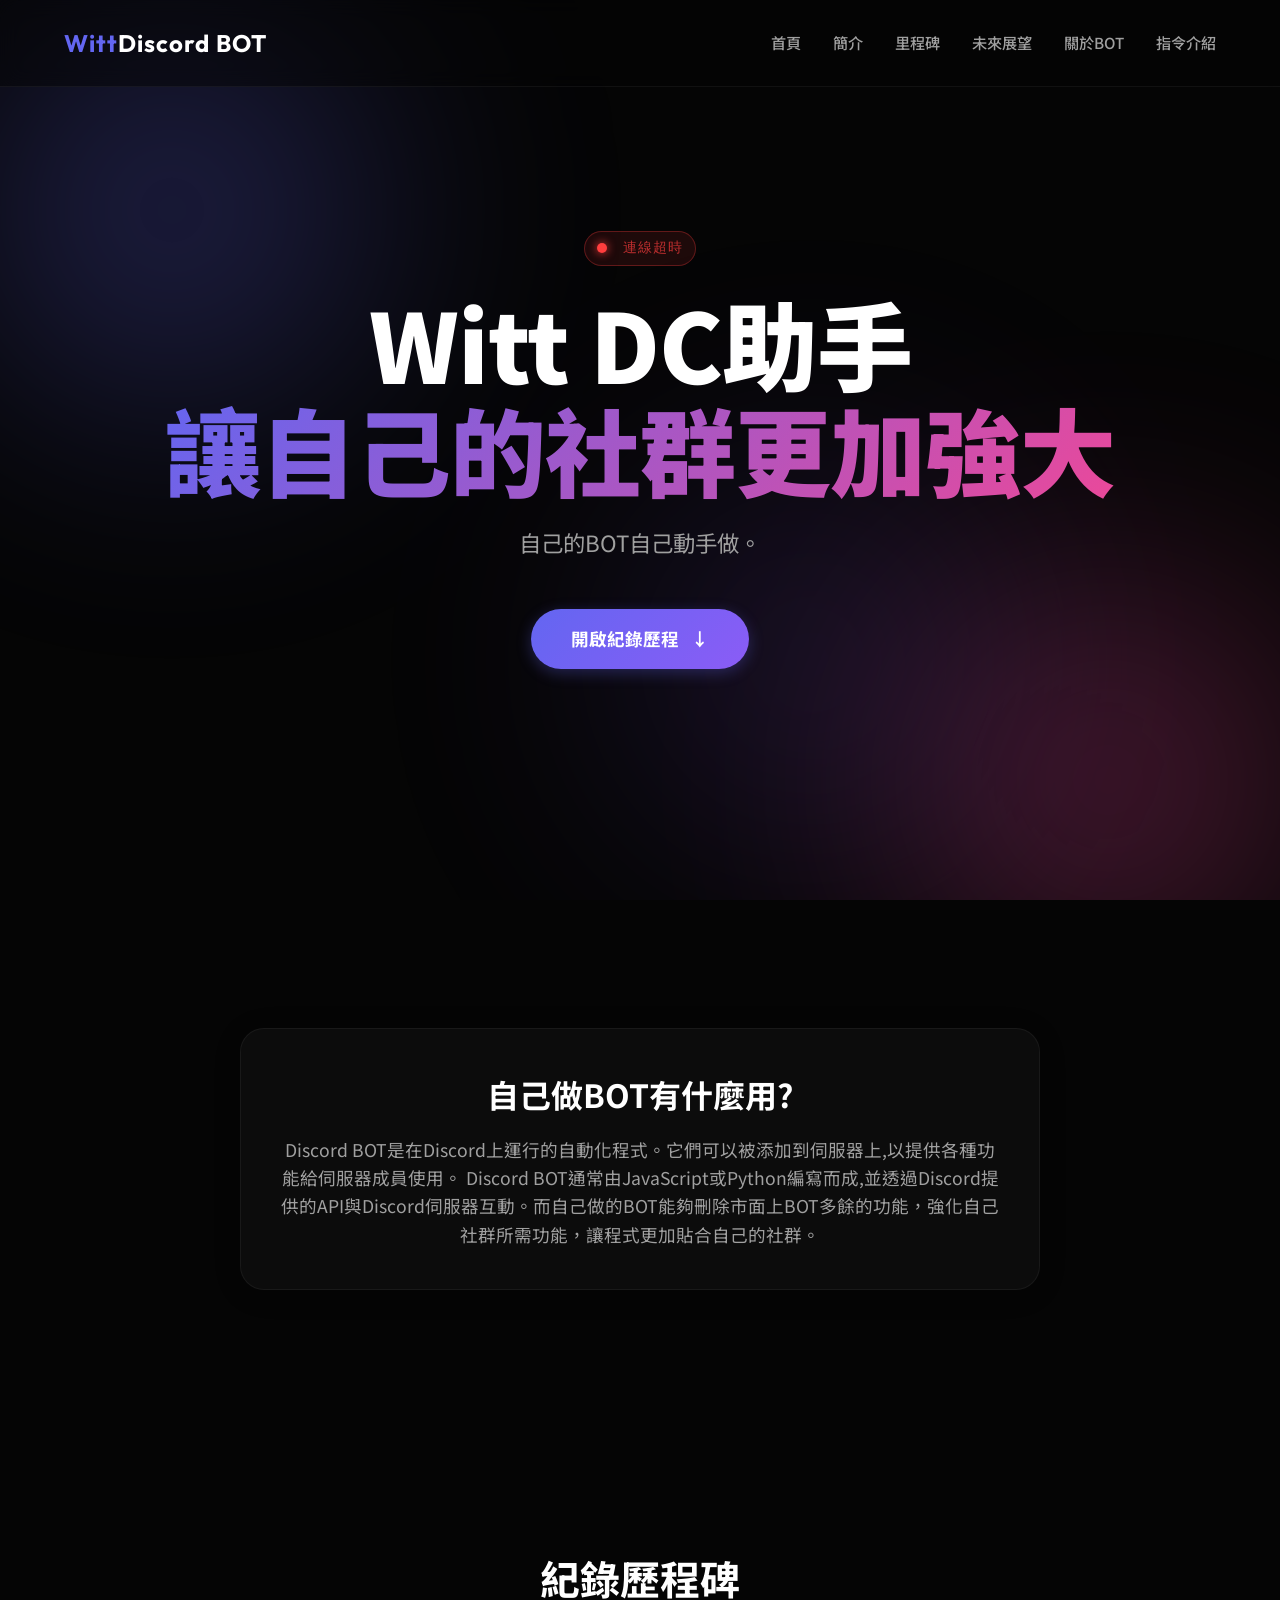
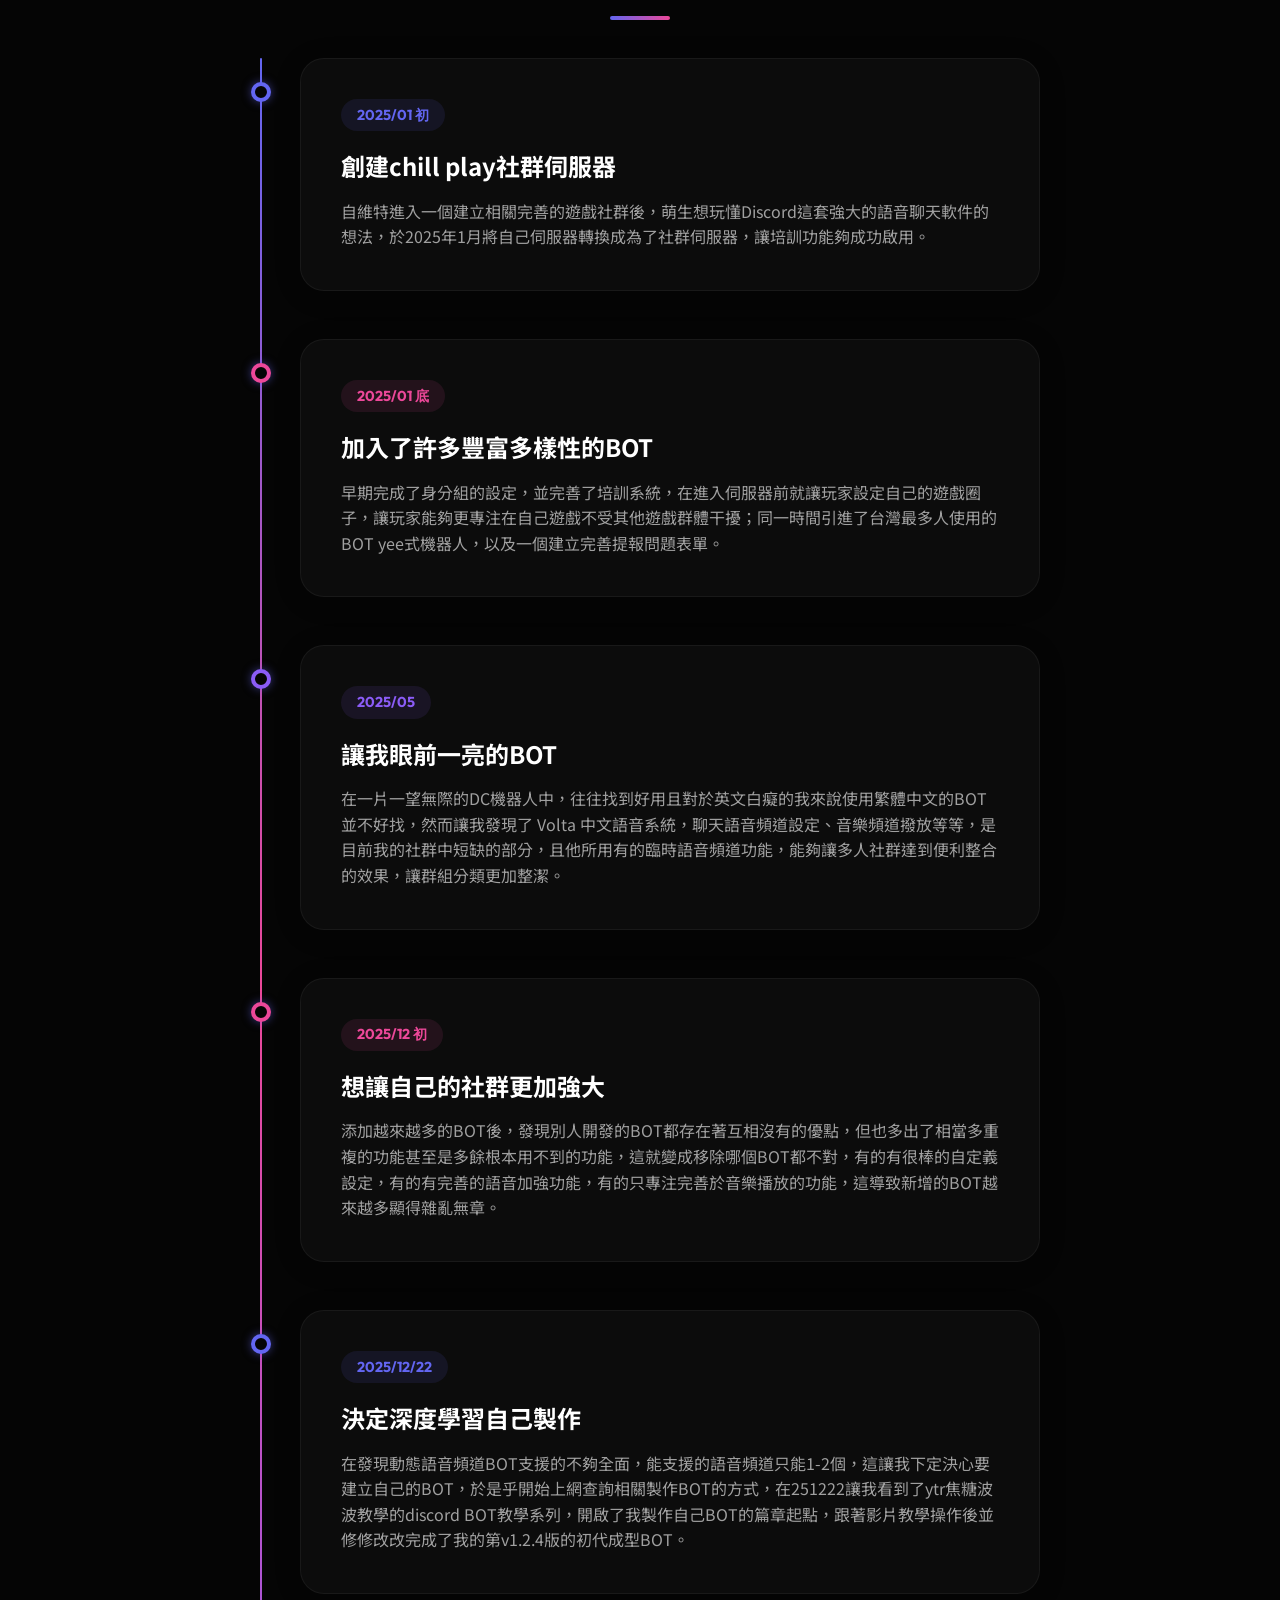
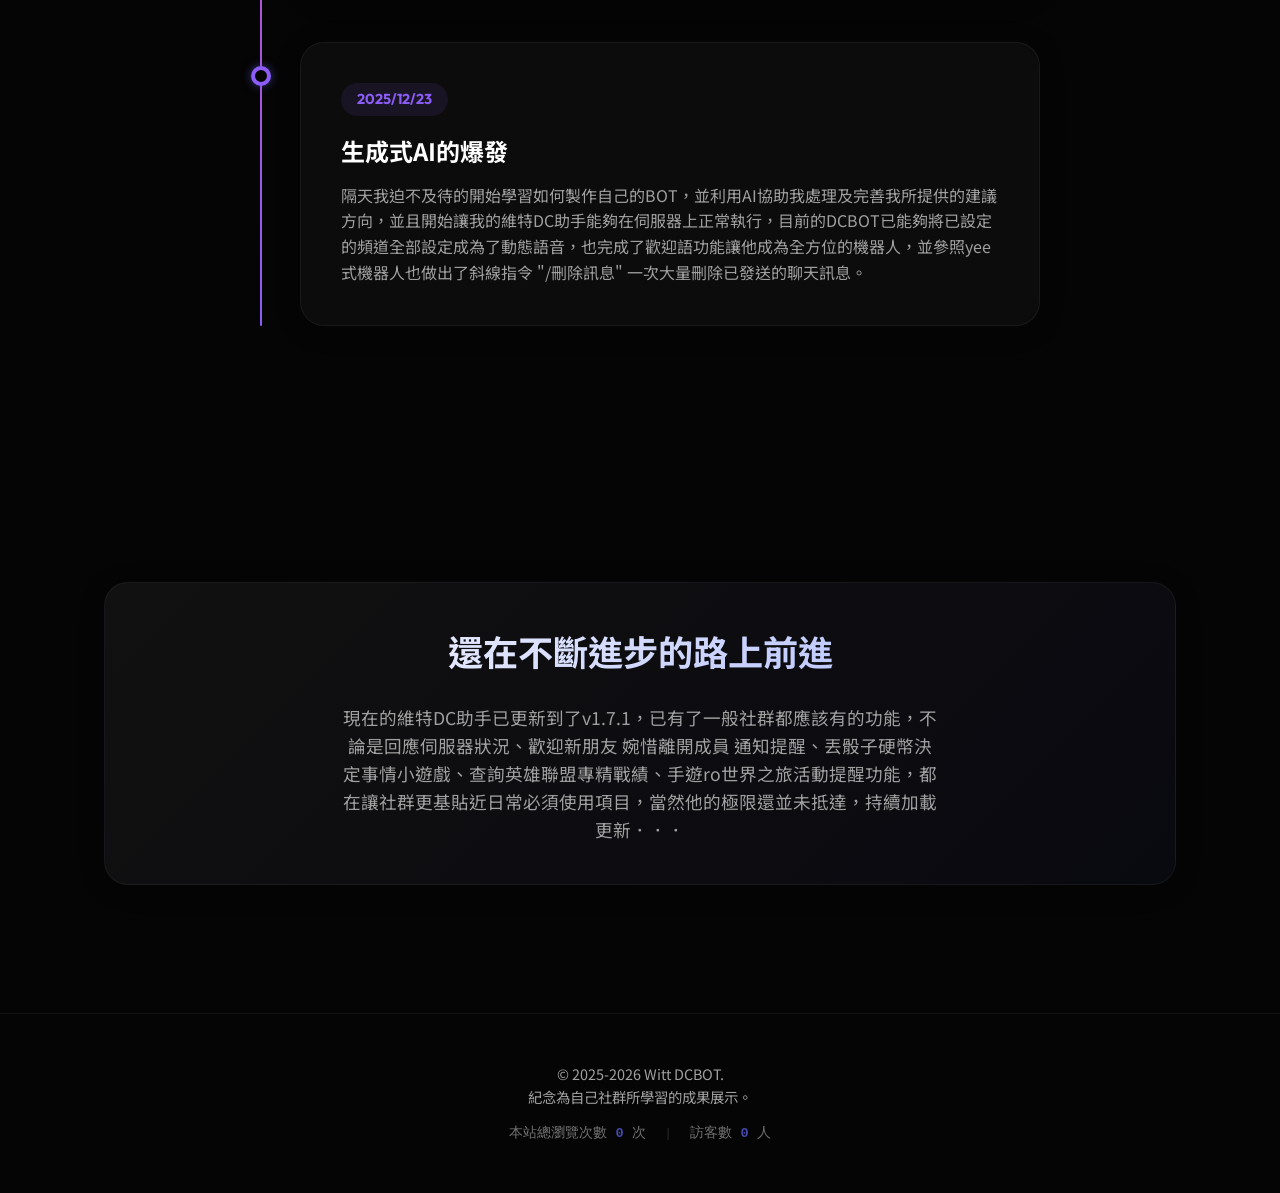
==== index.html @ 5e497b98 "Professional version 1.0" ====
<!DOCTYPE html>
<html lang="zh-TW">

<head>
  <meta charset="UTF-8">
  <meta name="viewport" content="width=device-width, initial-scale=1.0">
  <title>維特 DC助手 | 讓自己的社群更加強大</title>
  <meta name="description" content="見證維特助手從零開始，逐步進化為全方位社群管理工具的開發歷程。">
  <link rel="stylesheet" href="style.css">
  <link rel="preconnect" href="https://fonts.googleapis.com">
  <link rel="preconnect" href="https://fonts.gstatic.com" crossorigin>
  <link
    href="https://fonts.googleapis.com/css2?family=Noto+Sans+TC:wght@300;400;700;900&family=Outfit:wght@300;400;700&display=swap"
    rel="stylesheet">
  <link rel="shortcut icon" href="assets/images/favicon.ico" type="image/x-icon">
  <link rel="icon" href="assets/images/favicon.png" type="image/png">
  <meta property="og:type" content="website">
  <meta property="og:url" content="https://wittdigital.github.io/">
  <meta property="og:title" content="維特 DC助手 | 讓自己的社群更加強大">
  <meta property="og:description" content="紀錄維特助手 BOT 的成長里程碑與指令開發細節。">
  <meta property="og:image" content="https://wittdigital.github.io/assets/images/og-share.png">
  <meta property="twitter:card" content="summary_large_image">
  <meta property="twitter:title" content="維特 DC助手">
  <meta property="twitter:description" content="紀錄維特助手 BOT 的成長里程碑與指令開發細節。">
  <meta property="twitter:image" content="https://wittdigital.github.io/assets/images/og-share.png">
</head>

<body>
  <div class="bg-elements">
    <div class="glow glow-1"></div>
    <div class="glow glow-2"></div>
    <div class="glow glow-3"></div>
  </div>

  <nav class="navbar">
    <a href="index.html" class="logo"><span>Witt</span> Discord BOT</a>
    <ul class="nav-links">
      <li><a href="#home">首頁</a></li>
      <li><a href="#intro">簡介</a></li>
      <li><a href="#timeline">里程碑</a></li>
      <li><a href="#future">未來展望</a></li>
      <li><a href="about.html">關於BOT</a></li>
      <li><a href="commands.html" class="active">指令介紹</a></li>
    </ul>
  </nav>

  <section id="home" class="hero">
    <div class="hero-content reveal active">
      <div class="badge" id="bot-status-badge">
        <span class="status-dot"></span>
        <span class="status-text">連線偵測中</span>
      </div>

      <h1 class="title">Witt DC助手<br><span class="text-gradient">讓自己的社群更加強大</span></h1>
      <p class="subtitle">自己的BOT自己動手做。</p>
      <a href="#timeline" class="cta-button">開啟紀錄歷程 <span class="arrow">↓</span></a>
    </div>
  </section>

  <section id="intro" class="intro-section reveal">
    <div class="glass-card">
      <h2>自己做BOT有什麼用?</h2>
      <p>Discord BOT是在Discord上運行的自動化程式。它們可以被添加到伺服器上,以提供各種功能給伺服器成員使用。 Discord
        BOT通常由JavaScript或Python編寫而成,並透過Discord提供的API與Discord伺服器互動。而自己做的BOT能夠刪除市面上BOT多餘的功能，強化自己社群所需功能，讓程式更加貼合自己的社群。</p>
    </div>
  </section>

  <section id="timeline" class="timeline-section">
    <h2 class="section-title reveal">紀錄歷程碑</h2>
    <div class="timeline-container">

      <div class="timeline-item reveal">
        <div class="timeline-dot"></div>
        <div class="timeline-content glass-card">
          <span class="year">2025/01 初</span>
          <h3>創建chill play社群伺服器</h3>
          <p>自維特進入一個建立相關完善的遊戲社群後，萌生想玩懂Discord這套強大的語音聊天軟件的想法，於2025年1月將自己伺服器轉換成為了社群伺服器，讓培訓功能夠成功啟用。</p>
        </div>
      </div>

      <div class="timeline-item reveal">
        <div class="timeline-dot"></div>
        <div class="timeline-content glass-card">
          <span class="year">2025/01 底</span>
          <h3>加入了許多豐富多樣性的BOT</h3>
          <p>早期完成了身分組的設定，並完善了培訓系統，在進入伺服器前就讓玩家設定自己的遊戲圈子，讓玩家能夠更專注在自己遊戲不受其他遊戲群體干擾；同一時間引進了台灣最多人使用的BOT
            yee式機器人，以及一個建立完善提報問題表單。</p>
        </div>
      </div>

      <div class="timeline-item reveal">
        <div class="timeline-dot"></div>
        <div class="timeline-content glass-card">
          <span class="year">2025/05</span>
          <h3>讓我眼前一亮的BOT</h3>
          <p>在一片一望無際的DC機器人中，往往找到好用且對於英文白癡的我來說使用繁體中文的BOT並不好找，然而讓我發現了 Volta
            中文語音系統，聊天語音頻道設定、音樂頻道撥放等等，是目前我的社群中短缺的部分，且他所用有的臨時語音頻道功能，能夠讓多人社群達到便利整合的效果，讓群組分類更加整潔。</p>
        </div>
      </div>

      <div class="timeline-item reveal">
        <div class="timeline-dot"></div>
        <div class="timeline-content glass-card">
          <span class="year">2025/12 初</span>
          <h3>想讓自己的社群更加強大</h3>
          <p>
            添加越來越多的BOT後，發現別人開發的BOT都存在著互相沒有的優點，但也多出了相當多重複的功能甚至是多餘根本用不到的功能，這就變成移除哪個BOT都不對，有的有很棒的自定義設定，有的有完善的語音加強功能，有的只專注完善於音樂播放的功能，這導致新增的BOT越來越多顯得雜亂無章。
          </p>
        </div>
      </div>

      <div class="timeline-item reveal">
        <div class="timeline-dot"></div>
        <div class="timeline-content glass-card">
          <span class="year">2025/12/22</span>
          <h3>決定深度學習自己製作</h3>
          <p>在發現動態語音頻道BOT支援的不夠全面，能支援的語音頻道只能1-2個，這讓我下定決心要建立自己的BOT，於是乎開始上網查詢相關製作BOT的方式，在251222讓我看到了ytr焦糖波波教學的discord
            BOT教學系列，開啟了我製作自己BOT的篇章起點，跟著影片教學操作後並修修改改完成了我的第v1.2.4版的初代成型BOT。</p>
        </div>
      </div>

      <div class="timeline-item reveal">
        <div class="timeline-dot"></div>
        <div class="timeline-content glass-card">
          <span class="year">2025/12/23</span>
          <h3>生成式AI的爆發</h3>
          <p>
            隔天我迫不及待的開始學習如何製作自己的BOT，並利用AI協助我處理及完善我所提供的建議方向，並且開始讓我的維特DC助手能夠在伺服器上正常執行，目前的DCBOT已能夠將已設定的頻道全部設定成為了動態語音，也完成了歡迎語功能讓他成為全方位的機器人，並參照yee式機器人也做出了斜線指令
            "/刪除訊息" 一次大量刪除已發送的聊天訊息。</p>
        </div>
      </div>

    </div>
  </section>

  <section id="future" class="future-section reveal">
    <div class="glass-card future-card">
      <h2>還在不斷進步的路上前進</h2>
      <p>現在的維特DC助手已更新到了v1.7.1，已有了一般社群都應該有的功能，不論是回應伺服器狀況、歡迎新朋友 婉惜離開成員
        通知提醒、丟骰子硬幣決定事情小遊戲、查詢英雄聯盟專精戰績、手遊ro世界之旅活動提醒功能，都在讓社群更基貼近日常必須使用項目，當然他的極限還並未抵達，持續加載更新．．．</p>
    </div>
  </section>

  <footer class="footer">
    <div class="footer-content">
      <p>© 2025-2026 Witt DCBOT. <br />紀念為自己社群所學習的成果展示。</p>
      <div class="visitor-stats">
        <span id="busuanzi_container_site_pv">
          本站總瀏覽次數 <span id="busuanzi_value_site_pv" class="stats-number">0</span> 次
        </span>
        <span class="divider">|</span>
        <span id="busuanzi_container_site_uv">
          訪客數 <span id="busuanzi_value_site_uv" class="stats-number">0</span> 人
        </span>
      </div>
    </div>
  </footer>

  <button id="backToTop" class="back-to-top" title="回到頂部">
    <i class="fas fa-chevron-up"></i>
    <span class="top-text">TOP</span>
  </button>

  <script src="script.js"></script>
  <script async src="//busuanzi.ibruce.info/busuanzi/2.3/busuanzi.pure.mini.js"></script>

</body>

</html>
---- style.css ----
:root {
    --bg-color: #050505;
    --text-primary: #ffffff;
    --text-secondary: #a0a0a0;
    --accent-1: #6366f1;
    --accent-2: #ec4899;
    --accent-3: #8b5cf6;
    --glass-bg: rgba(255, 255, 255, 0.03);
    --glass-border: rgba(255, 255, 255, 0.05);
}

* {
    margin: 0;
    padding: 0;
    box-sizing: border-box;
    scroll-behavior: smooth;
}

body {
    font-family: 'Noto Sans TC', 'Outfit', sans-serif;
    background-color: var(--bg-color);
    color: var(--text-primary);
    overflow-x: hidden;
    line-height: 1.6;
}

.bg-elements {
    position: fixed;
    top: 0;
    left: 0;
    width: 100vw;
    height: 100vh;
    z-index: -1;
    overflow: hidden;
    pointer-events: none;
}

.glow {
    position: absolute;
    width: 600px;
    height: 600px;
    border-radius: 50%;
    filter: blur(120px);
    opacity: 0.4;
    animation: float 20s infinite ease-in-out alternate;
}

.glow-1 {
    top: -10%;
    left: -10%;
    background: radial-gradient(circle, var(--accent-1), transparent 70%);
}

.glow-2 {
    bottom: -20%;
    right: -10%;
    background: radial-gradient(circle, var(--accent-2), transparent 70%);
    animation-delay: -5s;
}

.glow-3 {
    top: 40%;
    left: 40%;
    background: radial-gradient(circle, var(--accent-3), transparent 70%);
    opacity: 0.2;
    animation-delay: -10s;
}

@keyframes float {
    0% { transform: translate(0, 0) scale(1); }
    100% { transform: translate(100px, 50px) scale(1.2); }
}

/* Glassmorphism */

.glass-card {
    background: var(--glass-bg);
    backdrop-filter: blur(16px);
    -webkit-backdrop-filter: blur(16px);
    border: 1px solid var(--glass-border);
    border-radius: 24px;
    padding: 2.5rem;
    box-shadow: 0 4px 30px rgba(0, 0, 0, 0.1);
    transition: transform 0.3s ease, box-shadow 0.3s ease, border-color 0.3s ease;
}

.glass-card:hover {
    transform: translateY(-5px);
    box-shadow: 0 10px 40px rgba(0, 0, 0, 0.2);
    border-color: rgba(255, 255, 255, 0.1);
}

@media (max-width: 768px) {
    .glass-card, .navbar {
        /* 將模糊度稍微調低，視覺差異極小，但手機跑起來快很多 */
        backdrop-filter: blur(8px); 
        -webkit-backdrop-filter: blur(8px);
    }
}

/* Navigation */

.navbar {
    position: fixed;
    top: 0;
    width: 100%;
    padding: 1.5rem 5%;
    display: flex;
    justify-content: space-between;
    align-items: center;
    z-index: 100;
    background: rgba(5, 5, 5, 0.5);
    backdrop-filter: blur(10px);
    border-bottom: 1px solid var(--glass-border);
    transition: padding 0.3s ease;
}

/* --- 導覽列 Logo 樣式修正 --- */
.logo {
    font-family: 'Outfit', sans-serif;
    font-size: 1.5rem;
    font-weight: 700;
    letter-spacing: 1px;
    
    /* 🛠️ [新增] 清除超連結預設樣式 */
    text-decoration: none; /* 移除底線 */
    color: var(--text-primary); /* 強制使用你的主文字顏色 (白色)，防止變藍/紫 */
    
    display: flex; /* [選用] 確保文字垂直居中 */
    align-items: center;
}

/* 確保 <span> 的靛藍色不受影響 */
.logo span {
    color: var(--accent-1);
}

/* [選用] 加一個滑鼠懸停效果，讓使用者知道這是可以點擊的 */
.logo:hover {
    opacity: 0.8; /* 懸停時輕微變淡 */
    transition: opacity 0.3s ease;
}

.nav-links {
    display: flex;
    list-style: none;
    gap: 2rem;
    justify-content: center;
}

.nav-links a {
    color: var(--text-secondary);
    text-decoration: none;
    font-weight: 500;
    font-size: 0.95rem;
    transition: color 0.3s ease;
    position: relative;
}

.nav-links a::after {
    content: '';
    position: absolute;
    bottom: -5px;
    left: 0;
    width: 0;
    height: 2px;
    background: linear-gradient(90deg, var(--accent-1), var(--accent-2));
    transition: width 0.3s ease;
}

.nav-links a:hover {
    color: var(--text-primary);
}



.nav-links a:hover::after {
    width: 100%;
}

/* Hero Section */

.hero {
    height: 100vh;
    display: flex;
    align-items: center;
    justify-content: center;
    text-align: center;
    padding: 0 5%;
    position: relative;
}

.badge {
    display: inline-block;
    padding: 0.5rem 1.2rem;
    border-radius: 50px;
    background: rgba(99, 102, 241, 0.1);
    border: 1px solid rgba(99, 102, 241, 0.2);
    color: #a5b4fc;
    font-size: 0.9rem;
    font-weight: 500;
    margin-bottom: 1.5rem;
    letter-spacing: 1px;
}

.title {
    font-size: clamp(3rem, 8vw, 6rem);
    font-weight: 900;
    line-height: 1.1;
    margin-bottom: 1.5rem;
    letter-spacing: -1px;
}

.text-gradient {
    background: linear-gradient(135deg, var(--accent-1) 0%, var(--accent-2) 100%);
    -webkit-background-clip: text;
    -webkit-text-fill-color: transparent;
    background-clip: text;
}

.subtitle {
    font-size: clamp(1.1rem, 2vw, 1.4rem);
    color: var(--text-secondary);
    max-width: 600px;
    margin: 0 auto 3rem;
}

.cta-button {
    display: inline-flex;
    align-items: center;
    gap: 0.8rem;
    padding: 1rem 2.5rem;
    background: linear-gradient(135deg, var(--accent-1) 0%, var(--accent-3) 100%);
    color: white;
    text-decoration: none;
    border-radius: 50px;
    font-weight: 700;
    font-size: 1.1rem;
    transition: transform 0.3s ease, box-shadow 0.3s ease;
    box-shadow: 0 4px 15px rgba(99, 102, 241, 0.3);
}



.cta-button:hover {
    transform: translateY(-2px);
    box-shadow: 0 8px 25px rgba(99, 102, 241, 0.5);
}



.arrow {
    transition: transform 0.3s ease;
}



.cta-button:hover .arrow {
    transform: translateY(3px);
}



/* Sections */

section {
    padding: 8rem 5%;
    max-width: 1200px;
    margin: 0 auto;
}



.section-title {
    font-size: 2.5rem;
    font-weight: 700;
    text-align: center;
    margin-bottom: 4rem;
    position: relative;
    display: inline-block;
    left: 50%;
    transform: translateX(-50%);
}



.section-title::after {
    content: '';
    position: absolute;
    bottom: -10px;
    left: 50%;
    transform: translateX(-50%);
    width: 60px;
    height: 4px;
    background: linear-gradient(90deg, var(--accent-1), var(--accent-2));
    border-radius: 2px;
}



/* Intro */

.intro-section .glass-card {
    text-align: center;
    max-width: 800px;
    margin: 0 auto;
}



.intro-section h2 {
    font-size: 2rem;
    margin-bottom: 1rem;
}



.intro-section p {
    color: var(--text-secondary);
    font-size: 1.1rem;
}



/* Timeline */

.timeline-container {
    position: relative;
    max-width: 800px;
    margin: 0 auto;
}



.timeline-container::before {
    content: '';
    position: absolute;
    top: 0;
    bottom: 0;
    left: 20px;
    width: 2px;
    background: linear-gradient(to bottom, var(--accent-1), var(--accent-2), var(--accent-3));
    border-radius: 2px;
}



.timeline-item {
    position: relative;
    padding-left: 60px;
    margin-bottom: 3rem;
}



.timeline-item:last-child {
    margin-bottom: 0;
}



.timeline-dot {
    position: absolute;
    left: 11px;
    top: 24px;
    width: 20px;
    height: 20px;
    border-radius: 50%;
    background: var(--bg-color);
    border: 4px solid var(--accent-1);
    box-shadow: 0 0 10px rgba(99, 102, 241, 0.5);
    z-index: 1;
    transition: background 0.3s ease, transform 0.3s ease;
}



.timeline-item:hover .timeline-dot {
    background: var(--accent-1);
    transform: scale(1.2);
}



.timeline-item:nth-child(even) .timeline-dot {
    border-color: var(--accent-2);
}



.timeline-item:nth-child(even):hover .timeline-dot {
    background: var(--accent-2);
}



.timeline-item:nth-child(3n) .timeline-dot {
    border-color: var(--accent-3);
}



.timeline-item:nth-child(3n):hover .timeline-dot {
    background: var(--accent-3);
}



.year {
    display: inline-block;
    font-family: 'Outfit', sans-serif;
    font-size: 0.9rem;
    font-weight: 700;
    color: var(--accent-1);
    background: rgba(99, 102, 241, 0.1);
    padding: 0.3rem 1rem;
    border-radius: 50px;
    margin-bottom: 1rem;
}



.timeline-item:nth-child(even) .year {
    color: var(--accent-2);
    background: rgba(236, 72, 153, 0.1);
}



.timeline-item:nth-child(3n) .year {
    color: var(--accent-3);
    background: rgba(139, 92, 246, 0.1);
}



.timeline-content h3 {
    font-size: 1.5rem;
    margin-bottom: 0.8rem;
}



.timeline-content p {
    color: var(--text-secondary);
}



/* Future Section */

.future-card {
    text-align: center;
    background: linear-gradient(135deg, rgba(255,255,255,0.05) 0%, rgba(99, 102, 241, 0.05) 100%);
}



.future-card h2 {
    font-size: 2.2rem;
    margin-bottom: 1.5rem;
    background: linear-gradient(135deg, #fff 0%, #a5b4fc 100%);
    -webkit-background-clip: text;
    -webkit-text-fill-color: transparent;
    background-clip: text;
}



.future-card p {
    color: var(--text-secondary);
    font-size: 1.1rem;
    max-width: 600px;
    margin: 0 auto;
}



/* Footer */

footer {
    text-align: center;
    padding: 3rem 5%;
    border-top: 1px solid var(--glass-border);
    color: var(--text-secondary);
    font-size: 0.9rem;
}



/* Animations */

.reveal {
    opacity: 0;
    transform: translateY(40px);
    filter: blur(5px);
    transition: all 0.8s cubic-bezier(0.16, 1, 0.3, 1);
}

.reveal.active {
    opacity: 1;
    transform: translateY(0);
    filter: blur(0);
}



/* Responsive */

@media (max-width: 768px) {
    .nav-links {
        display: none;
    }
    .timeline-container::before {
        left: 10px;
    }
    .timeline-item {
        padding-left: 40px;
    }
    .timeline-dot {
        left: 1px;
    }
    section {
        padding: 5rem 5%;
    }
    .title {
        font-size: 2.8rem;
    }
}



/* 狀態標籤基礎樣式 */

.badge {
    display: inline-flex;
    align-items: center;
    gap: 8px;
    padding: 5px 12px;
    border-radius: 20px;
    background: rgba(255, 255, 255, 0.1);
    font-family: monospace;
}



/* 狀態圓點 */

.status-dot {
    width: 8px;
    height: 8px;
    border-radius: 50%;
    background: #888; /* 預設灰色 */
    transition: all 0.3s ease;
}



/* 在線時的綠燈效果 (呼吸燈) */
.badge.online {
    background: rgba(0, 255, 65, 0.1);
    border: 1px solid rgba(0, 255, 65, 0.3);
    color: #00ff41;
}

.badge.offline {
    background: rgba(255, 62, 62, 0.1);
    border: 1px solid rgba(255, 62, 62, 0.3);
    color: #ff3e3e;
}

/* 活體系統指示燈 */
.status-dot {
    height: 8px;
    width: 8px;
    background-color: #00ff00;
    border-radius: 50%;
    display: inline-block;
    margin-right: 5px;
    box-shadow: 0 0 8px #00ff00;
    animation: blink 2s infinite;
}

@keyframes blink {
    0% { opacity: 1; }
    50% { opacity: 0.3; }
    100% { opacity: 1; }
}



@keyframes pulse {
    0% { opacity: 1; }
    50% { opacity: 0.5; }
    100% { opacity: 1; }
}

#bot-status-badge.online .status-dot {
    background-color: #00ff41; /* 綠色 */
    box-shadow: 0 0 10px #00ff41;
}

#bot-status-badge.offline .status-dot {
    background-color: #ff3e3e; /* 紅色 */
    box-shadow: 0 0 10px #ff3e3e;
}

.status-dot {
    display: inline-block;
    width: 10px;
    height: 10px;
    border-radius: 50%;
    margin-right: 8px;
    background-color: #888; /* 預設灰燈 */
}

/* 針對手機版 (寬度小於 768px) 的調整 */
@media (max-width: 768px) {
    .title {
        font-size: 2.5rem; /* 縮小手機版的標題字體 */
        line-height: 1.2;
    }

    .subtitle {
        font-size: 1rem;
        padding: 0 10px; /* 增加兩側間距避免貼邊 */
    }

    .hero {
        padding: 0 20px;
    }

    /* 讓狀態標籤在手機上更顯眼 */
    .badge {
        font-size: 0.8rem;
        padding: 4px 10px;
    }
}

@media (max-width: 768px) {
    .navbar {
        flex-direction: column; /* 讓 Logo 與連結上下排列 */
        padding: 1rem 0;
    }

    .nav-links {
        display: flex;
        gap: 1rem; /* 縮小連結間距 */
        margin-top: 10px;
        overflow-x: auto; /* 如果連結太多，允許左右滑動 */
        width: 100%;
        justify-content: center;
    }

    .nav-links a {
        font-size: 0.85rem;
        white-space: nowrap; /* 防止連結文字換行 */
    }
}

@media (max-width: 768px) {
    .timeline-container::before {
        left: 15px; /* 把中間的那條線往左移 */
    }

    .timeline-item {
        padding-left: 35px; /* 縮小縮進 */
    }

    .timeline-dot {
        left: 6px; /* 調整圓點位置 */
        width: 16px;
        height: 16px;
    }

    .glass-card {
        padding: 1.5rem; /* 縮小卡片的內邊距 */
    }
}

@media (max-width: 768px) {
    .glow {
        width: 300px;
        height: 300px;
        filter: blur(80px); /* 減輕手機 GPU 負擔 */
    }
}

/* 移除所有 left: 50% 或 transform 居中法，改用 flex 概念 */
.section-title {
    display: block;      /* 確保它是區塊元素 */
    width: 100%;         /* 佔滿寬度 */
    text-align: center;  /* 讓裡面的文字置中 */
    margin: 0 auto 3rem; /* 左右 auto 確保容器置中 */
    position: relative;
    left: 0 !important;  /* 強制歸零，防止手機版歪掉 */
    transform: none !important; /* 防止與 reveal 動畫衝突 */
}

/* 修正底部的裝飾線 */
.section-title::after {
    content: '';
    position: absolute;
    bottom: -10px;
    left: 50%;
    transform: translateX(-50%); /* 只有裝飾線需要位移 */
    width: 60px;
    height: 4px;
    background: linear-gradient(90deg, var(--accent-1), var(--accent-2));
    border-radius: 2px;
}

/* 修正 reveal 動畫在手機上的衝突 */
.reveal.active {
    opacity: 1;
    /* 這裡只負責上下移動，不要去動到左右位置 */
    transform: translateY(0) !important;
}

/* 針對手機版 (螢幕寬度小於 768px) 的微調 */
@media (max-width: 768px) {
    .section-title {
        font-size: 1.8rem;    /* 手機版字體縮小一點比較精緻 */
        margin-bottom: 2.5rem;
        padding: 0 15px;      /* 增加一點左右內距，防止文字貼到螢幕邊緣 */
    }
}

/* 讓點點動起來的動畫 */
.loading-dots::after {
    content: '';
    animation: dots 1.5s infinite;
}

@keyframes dots {
    0%   { content: ''; }
    25%  { content: '.'; }
    50%  { content: '..'; }
    75%  { content: '...'; }
    100% { content: ''; }
}

/* 讓整行文字有呼吸閃爍感 (選用) */
.detecting {
    opacity: 1;
    animation: pulse-text 1.5s infinite ease-in-out;
}

@keyframes pulse-text {
    0%, 100% { opacity: 0.6; }
    50% { opacity: 1; }
}

/* =========================================
   指令介紹頁面專屬樣式 (補齊缺失部分)
   ========================================= */

/* 指令網格佈局 */
.commands-section {
    padding-top: 120px; /* 避開固定導覽列 */
}

/* --- 指令網格佈局：解決單張卡片暴走問題 --- */
.commands-grid {
    display: grid;
    /* 關鍵修改：將 1fr 換成固定的最大值 430px */
    /* repeat(auto-fill, ...) 會根據容器寬度自動填充，但每張卡片限制在 430px */
    grid-template-columns: repeat(auto-fill, minmax(320px, 430px)); 
    
    gap: 2.5rem;
    margin: 3rem auto;
    max-width: 1200px; /* 限制整體容器寬度 */
    
    /* 當卡片只有一張或兩張時，這行能確保它們在螢幕水平居中 */
    justify-content: center; 
}

/* 手機版適配：確保小螢幕下能縮小 */
@media (max-width: 480px) {
    .commands-grid {
        /* 手機版改回 1fr 讓它滿版，因為 430px 可能會超出小手機螢幕 */
        grid-template-columns: 1fr; 
        padding: 0 1rem;
    }
}

/* 3. 手機版保持原樣 (寬度小於 768px) */
@media (max-width: 768px) {
    .commands-grid {
        /* 手機版維持你現在覺得不錯的樣式，一張卡片佔滿寬度 */
        grid-template-columns: 1fr;
        gap: 1.5rem;
    }
}

/* 指令卡片外框 (複用部分 glass-card 但取消內距) */
.command-card {
    padding: 0 !important; 
    overflow: hidden;
    display: flex;
    flex-direction: column;
    background: #050025; /* 保持極深色底 */
    border-radius: 20px;
    border: 2px solid rgb(255 255 255 / 30%);
    box-shadow: 
        0 0 15px rgba(99, 102, 241, 0.15), /* 柔和的外發光 */
        0 4px 6px rgba(0, 0, 0, 0.3); /* 陰影依舊在 */
    
    transition: all 0.3s ease;
}

.command-card:hover {
    border-color: rgba(99, 102, 241, 0.6);
    box-shadow: 0 0 25px rgba(99, 102, 241, 0.25);
}

/* 模擬終端機頂部欄 */
.terminal-header {
    background: rgba(255, 255, 255, 0.05);
    padding: 12px 20px;
    display: flex;
    align-items: center;
    gap: 8px;
    border-bottom: 1px solid var(--glass-border);
}

.terminal-header .dot {
    width: 10px;
    height: 10px;
    border-radius: 50%;
}

.dot.red { background: #ff5f56; }
.dot.yellow { background: #ffbd2e; }
.dot.green { background: #27c93f; }

.command-name {
    margin-left: 10px;
    font-family: 'Fira Code', 'Roboto Mono', monospace;
    font-size: 0.95rem;
    font-weight: 500;
    
    background: rgba(0, 0, 0, 0.4); 
    color: var(--accent-1); 
    
    /* 關鍵 1: 修改內距，並確保 box-sizing 包含內距與邊框 */
    box-sizing: border-box; 
    padding: 4px 0; /* 左右內距移到動畫裡控制，避免卡住 */
    
    display: inline-block; 
    width: 0;
    max-width: max-content; 
    
    white-space: nowrap;
    overflow: hidden;
    vertical-align: middle;

    /* 關鍵 2: 游標位置 */
    border-right: 3px solid var(--accent-1); 

    animation: 
        typing-dynamic-witt 5s steps(30, end) infinite,
        cursor-blink-witt 0.8s infinite step-start;
}

/* --- 動畫定義：動態寬度 + 內距縮放 --- */
@keyframes typing-dynamic-witt {
    0% { 
        width: 0; 
        padding-left: 0; 
        padding-right: 0;
        border-right-color: var(--accent-1);
    }
    /* 0% - 40%: 打字中，並同時展開左右內距 */
    40% { 
        width: 100%; 
        padding-left: 12px; 
        padding-right: 12px; 
    } 
    /* 40% - 90%: 停頓停留 */
    90% { 
        width: 100%; 
        padding-left: 12px; 
        padding-right: 12px; 
        border-right-color: var(--accent-1);
    } 
    /* 95% - 100%: 快速消失，連同內距與游標顏色一起清空 */
    95%, 100% { 
        width: 0; 
        padding-left: 0; 
        padding-right: 0;
        border-right-color: transparent; /* 消失時藏起游標線 */
    }
}

/* 游標閃爍：維持原有節奏 */
@keyframes cursor-blink-witt {
    0%, 100% { border-right-color: var(--accent-1); }
    50% { border-right-color: transparent; }
}

/* 指令展示圖區塊 */
.command-demo img {
    width: 100%;
    height: auto;
    aspect-ratio: 16 / 9;
    object-fit: cover;
    display: block;
    border-bottom: 1px solid var(--glass-border);
}

/* 指令文字資訊區 */
.command-info {
    padding: 1.5rem;
}

.command-info h3 {
    color: #ffffff;
    font-size: 1.25rem;
    margin-bottom: 0.5rem;
    text-shadow: 0 2px 4px rgba(0, 0, 0, 0.2);
}

.command-info p {
    color: #e0e0e0; /* 內文用極淺灰，不要用原本太暗的 secondary色 */
    font-size: 0.95rem;
    margin-bottom: 1rem;
    line-height: 1.6;
}

/* 程式碼標籤樣式 */
.code-badge {
    background: rgba(99, 102, 241, 0.1);
    color: var(--accent-1);
    padding: 4px 10px;
    border-radius: 6px;
    font-family: 'Fira Code', monospace;
    font-size: 0.8rem;
    border: 1px solid rgba(99, 102, 241, 0.2);
}

/* 手機版適配微調 */
@media (max-width: 480px) {
    .commands-grid {
        grid-template-columns: 1fr;
    }
}

/* --- 指令分類按鈕樣式 --- */
.command-filters {
    display: flex;
    justify-content: center;
    gap: 1rem;
    margin-bottom: 3rem;
    flex-wrap: wrap;
}

.filter-btn {
    background: rgba(255, 255, 255, 0.05);
    border: 1px solid var(--glass-border);
    color: var(--text-secondary);
    padding: 8px 20px;
    border-radius: 50px;
    cursor: pointer;
    font-size: 0.9rem;
    transition: all 0.3s ease;
}

.filter-btn:hover {
    background: rgba(99, 102, 241, 0.1);
    border-color: var(--accent-1);
    color: white;
}

.filter-btn.active {
    background: var(--accent-1);
    color: white;
    box-shadow: 0 4px 15px rgba(99, 102, 241, 0.3);
}

/* --- 僅新增：指令影片專屬美化 --- */
/* 幫影片容器加一個掃描線層 */
.command-demo {
    position: relative;
    overflow: hidden;
    background: #000;
}

/* 當影片還沒播放時（或是正在載入），顯示掃描線 */
.command-demo::before {
    content: "";
    position: absolute;
    top: 0; left: 0;
    width: 100%; height: 100%;
    /* 製作黑色的細橫線效果 */
    background: linear-gradient(
        rgba(18, 16, 16, 0) 50%, 
        rgba(0, 0, 0, 0.25) 50%
    ), linear-gradient(
        90deg, 
        rgba(255, 0, 0, 0.03), 
        rgba(0, 255, 0, 0.01), 
        rgba(0, 0, 255, 0.03)
    );
    background-size: 100% 4px, 3px 100%;
    z-index: 2;
    pointer-events: none; /* 確保不影響點擊影片 */
    opacity: 0.6;
}

/* 當影片開始播放後，可以考慮把掃描線變淡（選用） */
.command-demo:hover::before {
    opacity: 0.3;
    transition: opacity 0.5s ease;
}
/* --- 最終修正：確保影片完整顯示不裁切 --- */
.command-demo video {
    width: 100%;
    height: auto;
    /* 關鍵 1: 使用 contain 確保影片完整縮放 */
    object-fit: contain; 
    display: block;
    /* 關鍵 2: 背景設為深色，若比例不合會以黑邊補齊而非裁切 */
    background: #000; 
    /* 關鍵 3: 移除強制比例，讓它跟隨影片原始比例 */
    aspect-ratio: auto; 
    border-bottom: 1px solid rgba(255, 255, 255, 0.05);
}

/* 移除任何會導致溢出的放大效果 */
.command-card:hover .command-demo video {
    transform: none !important;
}

/* --- 首頁進場動畫定義 --- */

/* 1. 基礎浮現動畫 */
@keyframes fadeInUp {
    from {
        opacity: 0;
        transform: translateY(30px);
        filter: blur(10px);
    }
    to {
        opacity: 1;
        transform: translateY(0);
        filter: blur(0);
    }
}

/* 2. 標題發光擴張效果 (更加硬派) */
@keyframes titleGlow {
    0% {
        letter-spacing: -10px;
        opacity: 0;
        filter: blur(20px);
    }
    100% {
        letter-spacing: -1px;
        opacity: 1;
        filter: blur(0);
    }
}

/* --- 應用到具體元件 --- */

/* 預設隱藏，待會用 JS 或純 CSS 觸發 */
.hero .badge, 
.hero .title, 
.hero .subtitle, 
.hero .cta-button {
    opacity: 0; /* 初始隱藏 */
    animation-fill-mode: forwards; /* 動畫結束後保持在最後狀態 */
}

/* 設定每個元件出現的時間差 (Staggered Animation) */
.hero .badge {
    animation: fadeInUp 0.8s ease-out 0.2s forwards;
}

.hero .title {
    animation: titleGlow 1.2s cubic-bezier(0.22, 1, 0.36, 1) 0.5s forwards;
}

.hero .subtitle {
    animation: fadeInUp 0.8s ease-out 0.8s forwards;
}

.hero .cta-button {
    animation: fadeInUp 0.8s ease-out 1.1s forwards;
}

.visitor-stats {
    margin-top: 15px;
    font-family: 'Fira Code', monospace;
    font-size: 0.85rem;
    color: var(--text-secondary);
    opacity: 0.7;
}

.stats-number {
    color: var(--accent-1); /* 使用你的品牌色 */
    font-weight: 700;
}

.divider {
    margin: 0 10px;
    color: rgba(255, 255, 255, 0.2);
}

/* 返回最上方按鍵基礎樣式 */
.back-to-top {
    position: fixed;
    bottom: 30px;
    right: 30px;
    width: 50px;
    height: 50px;
    background: rgba(255, 255, 255, 0.05); /* 玻璃感背景 */
    backdrop-filter: blur(10px);
    border: 1px solid rgba(255, 255, 255, 0.2);
    border-radius: 8px; /* 稍微方正一點更硬派 */
    color: var(--accent-1, #00d4ff); /* 使用你的品牌主色 */
    cursor: pointer;
    display: flex;
    flex-direction: column;
    align-items: center;
    justify-content: center;
    transition: all 0.3s cubic-bezier(0.4, 0, 0.2, 1);
    z-index: 999;
    opacity: 0; /* 預設隱藏 */
    visibility: hidden;
    transform: translateY(20px);
}

/* 當按鍵顯示時的類別 (由 JS 控制) */
.back-to-top.show {
    opacity: 1;
    visibility: visible;
    transform: translateY(0);
}

.top-text {
    font-size: 10px;
    font-weight: bold;
    margin-top: 2px;
}

/* Hover 效果：發光感 */
.back-to-top:hover {
    background: var(--accent-1, #00d4ff);
    color: #000;
    box-shadow: 0 0 20px var(--accent-1, #00d4ff);
    transform: translateY(-5px);
}

@keyframes glitch {
    0% { transform: translate(0); }
    20% { transform: translate(-2px, 2px); }
    40% { transform: translate(-2px, -2px); }
    60% { transform: translate(2px, 2px); }
    80% { transform: translate(2px, -2px); }
    100% { transform: translate(0); }
}

.error-code {
    animation: glitch 0.3s infinite alternate-reverse;
}
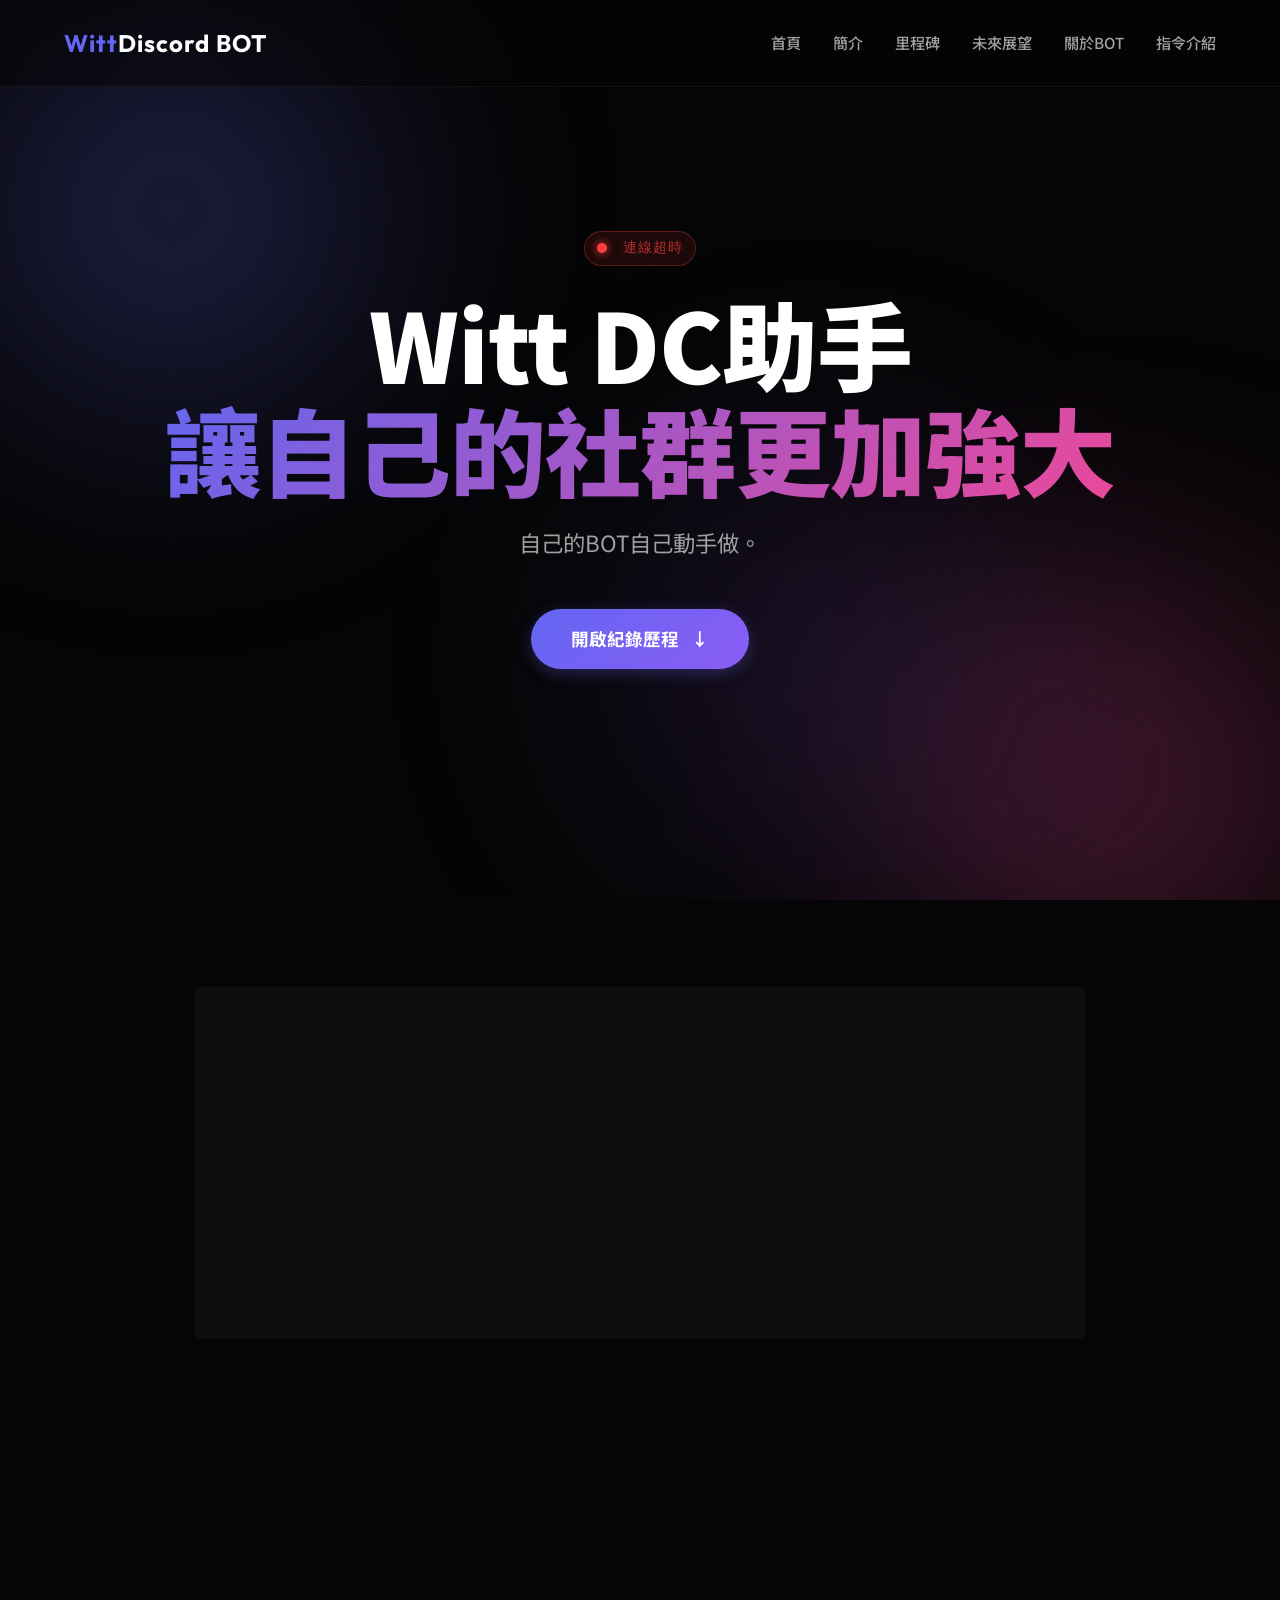
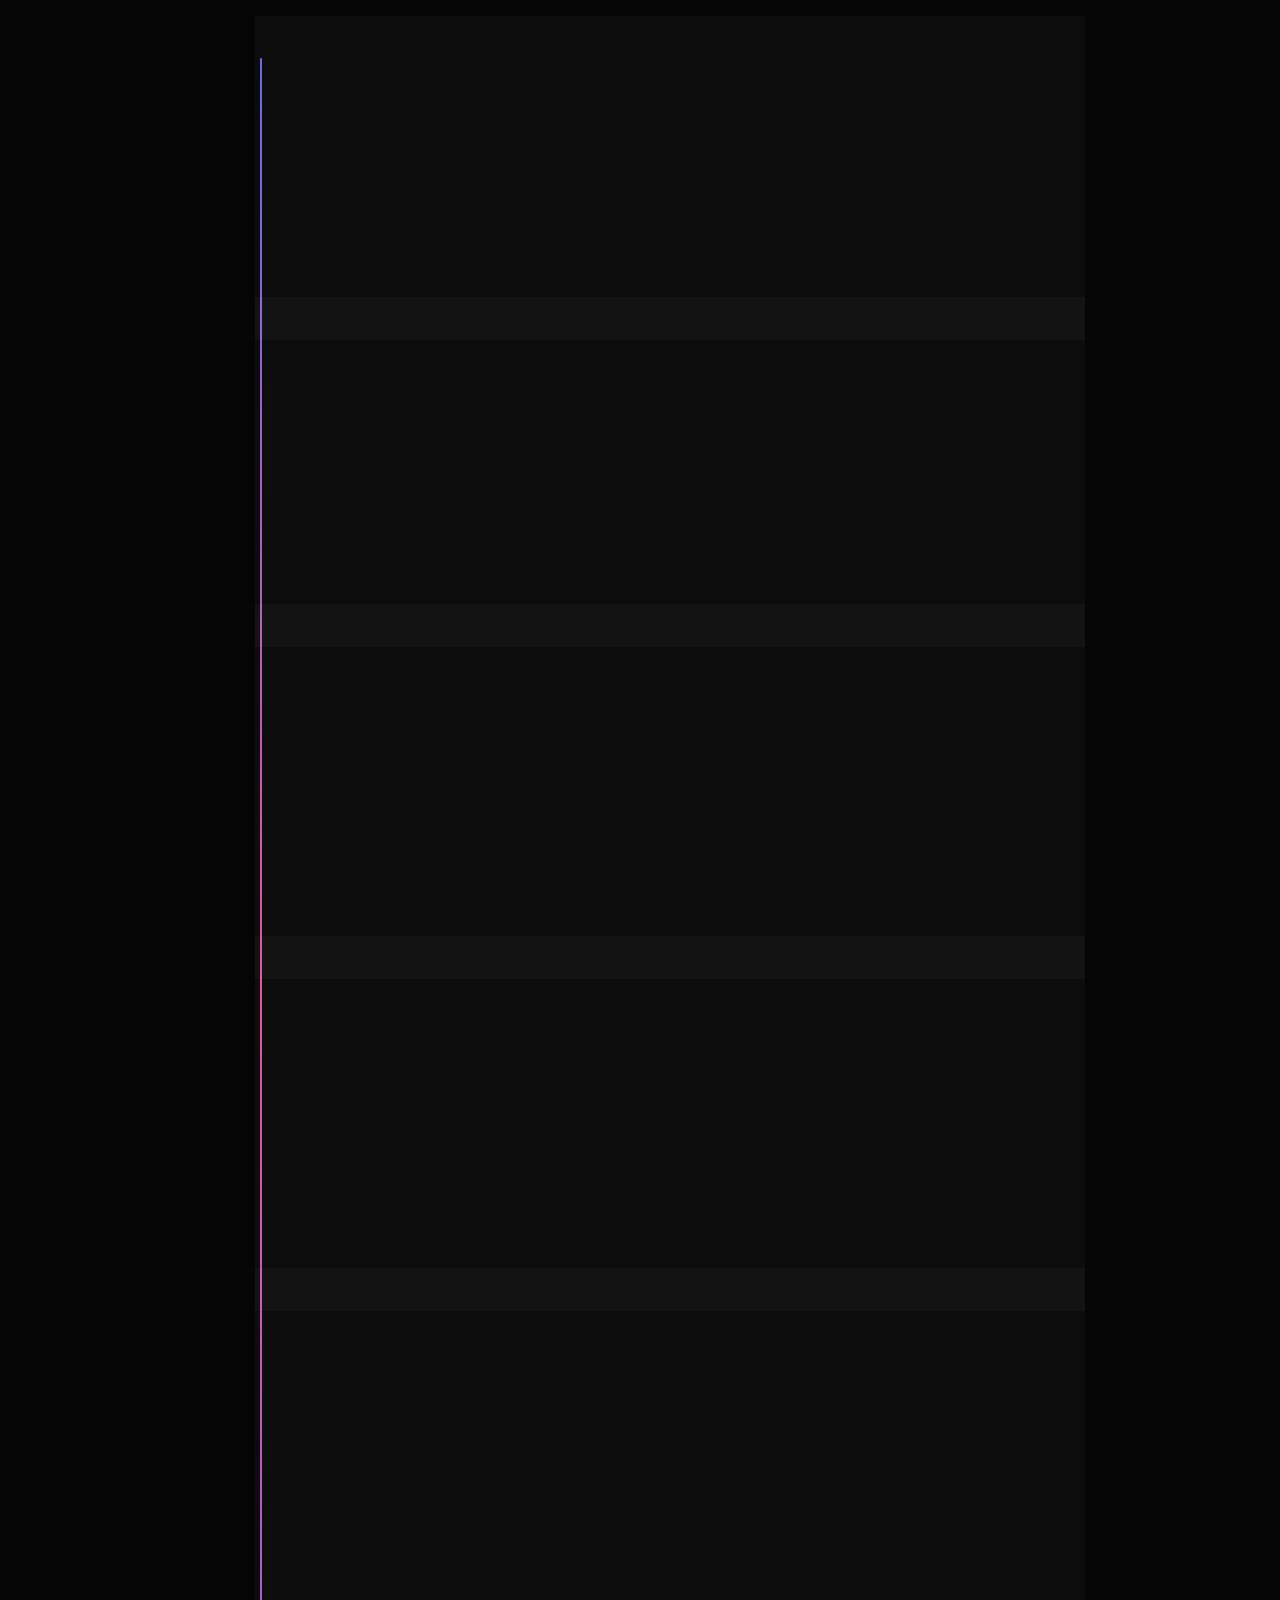
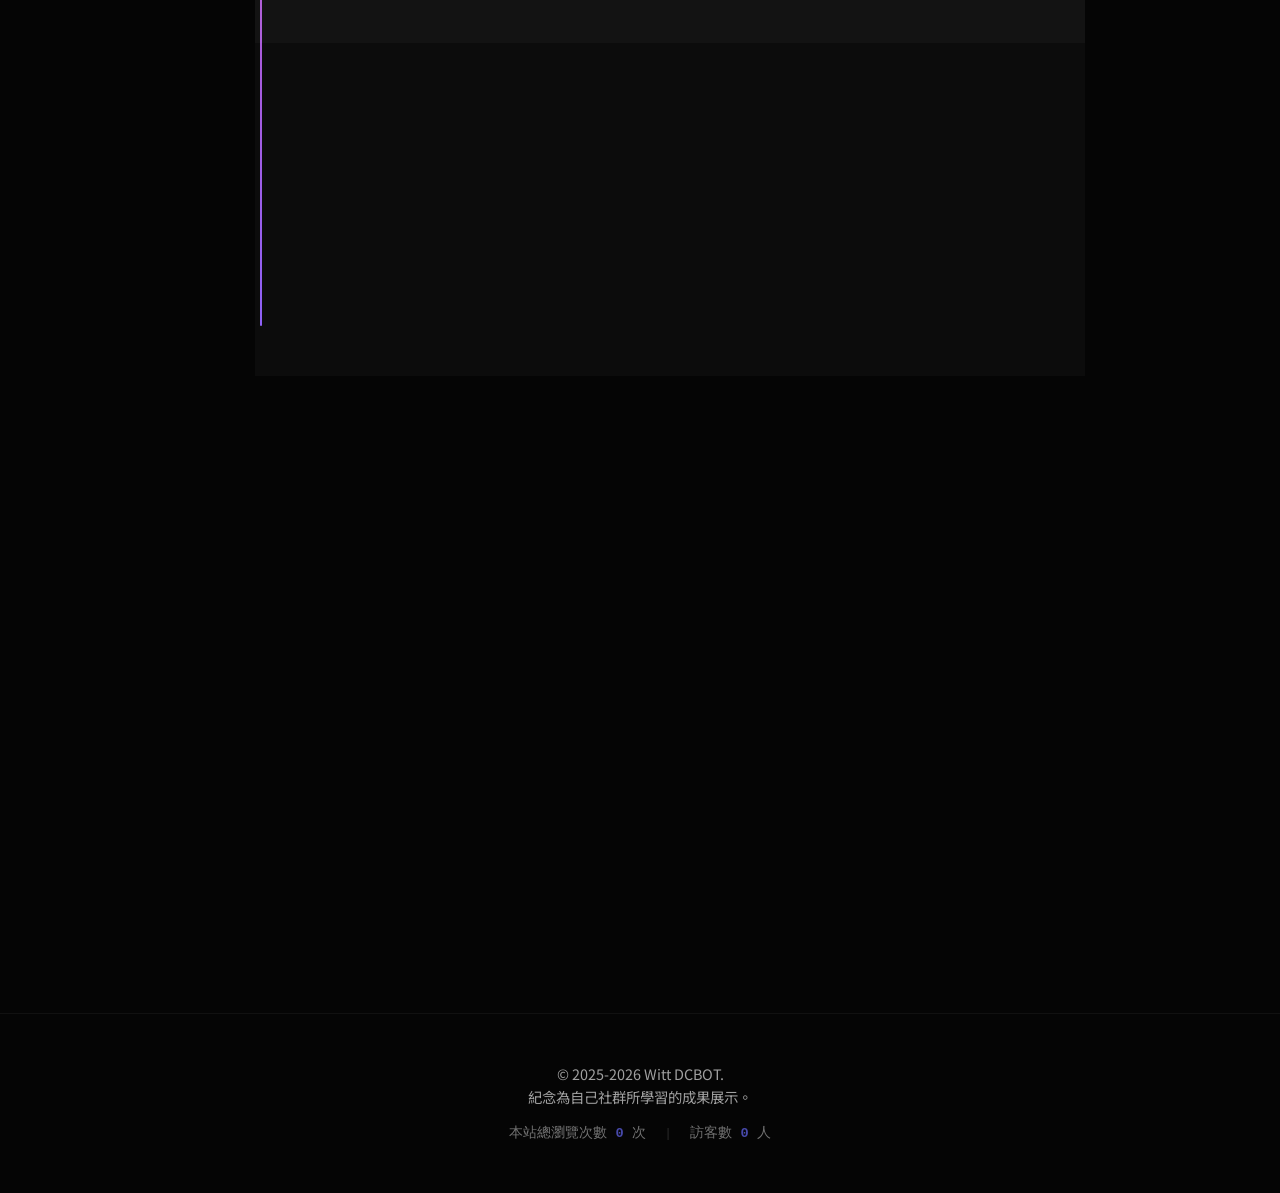
==== commit ca9b049c: "Professional version 1.0" ====
--- a/index.html
+++ b/index.html
@@ -15,14 +15,14 @@
   <link rel="shortcut icon" href="assets/images/favicon.ico" type="image/x-icon">
   <link rel="icon" href="assets/images/favicon.png" type="image/png">
   <meta property="og:type" content="website">
-  <meta property="og:url" content="https://wittdigital.github.io/">
+  <meta property="og:url" content="https://github.com/witt3c/wittdcbot/">
   <meta property="og:title" content="維特 DC助手 | 讓自己的社群更加強大">
   <meta property="og:description" content="紀錄維特助手 BOT 的成長里程碑與指令開發細節。">
-  <meta property="og:image" content="https://wittdigital.github.io/assets/images/og-share.png">
+  <meta property="og:image" content="https://github.com/witt3c/wittdcbot/assets/images/og-share.png">
   <meta property="twitter:card" content="summary_large_image">
   <meta property="twitter:title" content="維特 DC助手">
   <meta property="twitter:description" content="紀錄維特助手 BOT 的成長里程碑與指令開發細節。">
-  <meta property="twitter:image" content="https://wittdigital.github.io/assets/images/og-share.png">
+  <meta property="twitter:image" content="https://github.com/witt3c/wittdcbot/assets/images/og-share.png">
 </head>
 
 <body>
